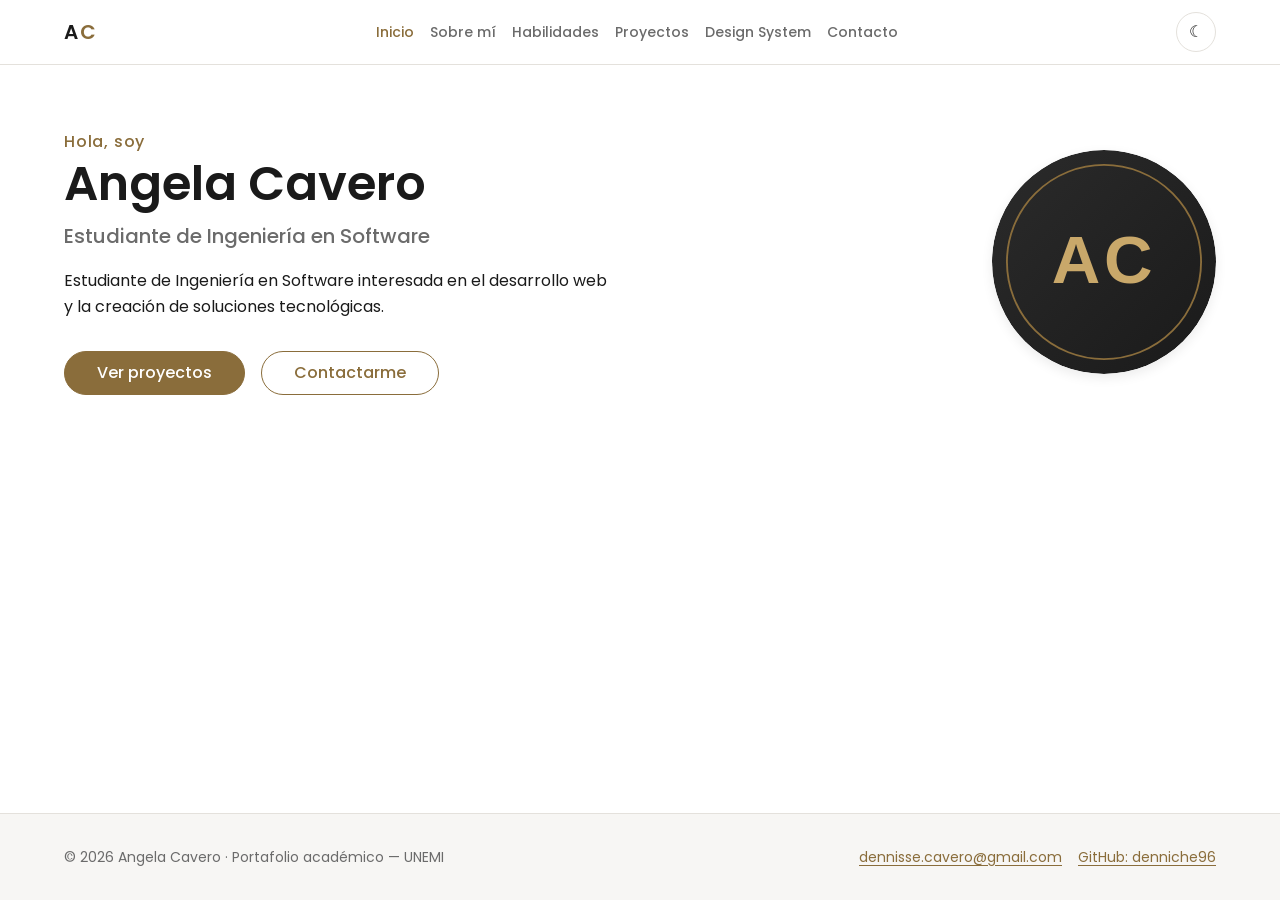
==== index.html @ 5c6528cf "Modo claro/oscuro con persistencia en localStorage Botón en la navbar que alterna el tema y lo recue" ====
<!DOCTYPE html>
<html lang="es">
<head>
  <meta charset="UTF-8">
  <meta name="viewport" content="width=device-width, initial-scale=1">
  <title>Angela Cavero | Portafolio de Ingeniería en Software</title>
  <meta name="description" content="Portafolio web de Angela Cavero, estudiante de Ingeniería en Software en la UNEMI, interesada en el desarrollo web y la creación de soluciones tecnológicas.">
  <meta name="author" content="Angela Cavero">

  <!-- Open Graph -->
  <meta property="og:type" content="website">
  <meta property="og:title" content="Angela Cavero | Portafolio de Ingeniería en Software">
  <meta property="og:description" content="Proyectos, habilidades y contacto de Angela Cavero, estudiante de Ingeniería en Software.">
  <meta property="og:image" content="img/avatar.svg">
  <meta property="og:locale" content="es_EC">

  <link rel="icon" href="img/favicon.svg" type="image/svg+xml">

  <link rel="preconnect" href="https://fonts.googleapis.com">
  <link rel="preconnect" href="https://fonts.gstatic.com" crossorigin>
  <link rel="stylesheet" href="https://fonts.googleapis.com/css2?family=Poppins:wght@400;500;600&display=swap">

  <link rel="stylesheet" href="css/variables.css">
  <link rel="stylesheet" href="css/style.css">
  <script src="js/theme-init.js"></script>
  <script src="js/main.js" defer></script>
</head>
<body>
  <a class="skip-link" href="#contenido">Saltar al contenido principal</a>

  <header class="site-header">
    <nav class="navbar container" aria-label="Navegación principal">
      <a class="navbar__logo" href="index.html" aria-label="Angela Cavero, ir al inicio">A<span>C</span></a>

      <ul class="navbar__menu" id="menu-principal">
        <li><a class="navbar__link" href="index.html" aria-current="page">Inicio</a></li>
        <li><a class="navbar__link" href="sobre-mi.html">Sobre mí</a></li>
        <li><a class="navbar__link" href="skills.html">Habilidades</a></li>
        <li><a class="navbar__link" href="proyectos.html">Proyectos</a></li>
        <li><a class="navbar__link" href="design-system.html">Design System</a></li>
        <li><a class="navbar__link" href="contacto.html">Contacto</a></li>
      </ul>

      <div class="navbar__actions">
        <button class="icon-button theme-toggle" type="button" aria-label="Modo oscuro" aria-pressed="false" title="Cambiar entre modo claro y oscuro">☾</button>
        <button class="icon-button navbar__toggle" type="button" aria-label="Abrir menú" aria-expanded="false" aria-controls="menu-principal">☰</button>
      </div>
    </nav>
  </header>

  <main id="contenido">
    <section class="hero container" aria-labelledby="hero-titulo">
      <div class="hero__content">
        <p class="hero__eyebrow">Hola, soy</p>
        <h1 id="hero-titulo">Angela Cavero</h1>
        <p class="hero__title">Estudiante de Ingeniería en Software</p>
        <p class="hero__description">
          Estudiante de Ingeniería en Software interesada en el desarrollo web
          y la creación de soluciones tecnológicas.
        </p>
        <div class="hero__actions">
          <a class="btn btn--primary" href="proyectos.html">Ver proyectos</a>
          <a class="btn btn--secondary" href="contacto.html">Contactarme</a>
        </div>
      </div>

      <figure class="hero__figure">
        <img class="avatar" src="img/avatar.svg" alt="Avatar profesional con las iniciales AC de Angela Cavero" width="240" height="240">
      </figure>
    </section>
  </main>

  <footer class="site-footer">
    <div class="container site-footer__inner">
      <p>&copy; 2026 Angela Cavero · Portafolio académico — UNEMI</p>
      <ul class="site-footer__links">
        <li><a href="mailto:dennisse.cavero@gmail.com">dennisse.cavero@gmail.com</a></li>
        <li><a href="https://github.com/denniche96" target="_blank" rel="noopener noreferrer">GitHub: denniche96</a></li>
      </ul>
    </div>
  </footer>
</body>
</html>
---- css/variables.css ----
/* ==========================================================================
   variables.css — Sistema visual del portafolio (Design Tokens)
   Todo color, tipografía, espaciado, borde y sombra del sitio sale de aquí.
   ========================================================================== */

:root {
  /* Colores */
  --color-primary: #8a6d3b;        /* dorado envejecido - acento */
  --color-primary-hover: #735a2f;
  --color-secondary: #2b2b2b;      /* gris carbón */
  --color-background: #ffffff;
  --color-surface: #f7f6f4;
  --color-border: #e4e1dc;
  --color-text: #1a1a1a;
  --color-text-muted: #6b6b6b;
  --color-on-primary: #ffffff;
  --color-success: #2e7d32;
  --color-error: #c62828;

  /* Tipografía */
  --font-primary: 'Poppins', 'Segoe UI', Arial, sans-serif;
  --font-size-xs: 0.75rem;
  --font-size-sm: 0.875rem;
  --font-size-base: 1rem;
  --font-size-lg: 1.25rem;
  --font-size-h3: 1.375rem;
  --font-size-h2: clamp(1.5rem, 1.2rem + 1.5vw, 2rem);
  --font-size-h1: clamp(2rem, 1.5rem + 2.5vw, 3rem);
  --font-weight-regular: 400;
  --font-weight-medium: 500;
  --font-weight-bold: 600;
  --line-height-base: 1.6;
  --line-height-heading: 1.2;

  /* Espaciado */
  --space-xs: 0.25rem;
  --space-sm: 0.5rem;
  --space-md: 1rem;
  --space-lg: 2rem;
  --space-xl: 4rem;

  /* Bordes y radios */
  --border-width: 1px;
  --radius-sm: 0.5rem;
  --radius-md: 1rem;
  --radius-full: 999px;

  /* Sombras */
  --shadow-card: 0 4px 12px rgb(0 0 0 / 0.08);
  --shadow-card-hover: 0 8px 20px rgb(0 0 0 / 0.12);

  /* Tamaños relevantes */
  --container-max: 72rem;
  --header-height: 4rem;
  --avatar-size: clamp(8rem, 6rem + 10vw, 14rem);

  /* Foco de campos de formulario */
  --focus-ring: 0 0 0 3px rgb(138 109 59 / 0.25);

  /* Transiciones */
  --transition-base: 0.2s ease;

  /* Controles nativos (scroll, autocompletado) acordes al tema */
  color-scheme: light;
}

/* Modo oscuro: mismas variables, otros valores (se activa desde main.js) */
[data-theme="dark"] {
  --color-primary: #c9a86a;
  --color-primary-hover: #d8bb85;
  --color-secondary: #e6e6e6;
  --color-background: #121212;
  --color-surface: #1e1e1e;
  --color-border: #333333;
  --color-text: #f0f0f0;
  --color-text-muted: #a3a3a3;
  --color-on-primary: #121212;
  --color-success: #66bb6a;
  --color-error: #ef5350;

  --shadow-card: 0 4px 12px rgb(0 0 0 / 0.4);
  --shadow-card-hover: 0 8px 20px rgb(0 0 0 / 0.5);
  --focus-ring: 0 0 0 3px rgb(201 168 106 / 0.3);

  color-scheme: dark;
}
---- css/style.css ----
/* ==========================================================================
   style.css — Estilos base y componentes del portafolio
   Depende de variables.css (cargar antes).
   ========================================================================== */

/* ---------- Reset básico ---------- */
*,
*::before,
*::after {
  box-sizing: border-box;
}

* {
  margin: 0;
}

html {
  scroll-behavior: smooth;
}

body {
  min-height: 100vh;
  display: flex;
  flex-direction: column;
  font-family: var(--font-primary);
  font-size: var(--font-size-base);
  line-height: var(--line-height-base);
  color: var(--color-text);
  background-color: var(--color-background);
  transition: background-color var(--transition-base), color var(--transition-base);
}

img,
svg {
  display: block;
  max-width: 100%;
  height: auto;
}

input,
textarea,
button {
  font: inherit;
}

ul[role="list"] {
  list-style: none;
  padding: 0;
}

/* Asegura que el atributo hidden gane sobre cualquier display (filtro de proyectos) */
[hidden] {
  display: none !important;
}

/* ---------- Tipografía ---------- */
h1,
h2,
h3 {
  line-height: var(--line-height-heading);
  font-weight: var(--font-weight-bold);
  color: var(--color-text);
}

h1 { font-size: var(--font-size-h1); }
h2 { font-size: var(--font-size-h2); }
h3 { font-size: var(--font-size-h3); }

a {
  color: var(--color-primary);
  text-underline-offset: 0.2em;
  transition: color var(--transition-base);
}

a:hover {
  color: var(--color-primary-hover);
}

:focus-visible {
  outline: 2px solid var(--color-primary);
  outline-offset: 2px;
}

.text-muted {
  color: var(--color-text-muted);
}

/* ---------- Layout ---------- */
.container {
  width: min(100% - 2 * var(--space-md), var(--container-max));
  margin-inline: auto;
}

main {
  flex: 1;
}

.section {
  padding-block: var(--space-xl);
}

.section--surface {
  background-color: var(--color-surface);
}

.page-header {
  padding-block: var(--space-xl) var(--space-lg);
}

.page-header p {
  margin-top: var(--space-sm);
  max-width: 60ch;
}

/* Oculto visualmente pero legible por lectores de pantalla */
.visually-hidden {
  position: absolute;
  width: 1px;
  height: 1px;
  overflow: hidden;
  clip-path: inset(50%);
  white-space: nowrap;
}

/* Enlace para saltar al contenido (accesibilidad) */
.skip-link {
  position: absolute;
  top: -100%;
  left: var(--space-md);
  padding: var(--space-sm) var(--space-md);
  background-color: var(--color-primary);
  color: var(--color-on-primary);
  border-radius: var(--radius-sm);
  z-index: 100;
}

.skip-link:focus {
  top: var(--space-sm);
}

/* ---------- Componente: Navbar ---------- */
.site-header {
  position: sticky;
  top: 0;
  z-index: 50;
  background-color: var(--color-background);
  border-bottom: var(--border-width) solid var(--color-border);
}

.navbar {
  min-height: var(--header-height);
  display: flex;
  align-items: center;
  justify-content: space-between;
  gap: var(--space-md);
}

.navbar__logo {
  font-size: var(--font-size-lg);
  font-weight: var(--font-weight-bold);
  letter-spacing: 0.1em;
  color: var(--color-text);
  text-decoration: none;
}

.navbar__logo span {
  color: var(--color-primary);
}

.navbar__menu {
  display: flex;
  flex-wrap: wrap;
  gap: var(--space-md);
  list-style: none;
  padding: 0;
}

.navbar__link {
  color: var(--color-text-muted);
  text-decoration: none;
  font-weight: var(--font-weight-medium);
  font-size: var(--font-size-sm);
}

.navbar__link:hover,
.navbar__link[aria-current="page"] {
  color: var(--color-primary);
}

.navbar__actions {
  display: flex;
  align-items: center;
  gap: var(--space-sm);
}

.icon-button {
  display: inline-grid;
  place-items: center;
  width: 2.5rem;
  height: 2.5rem;
  border: var(--border-width) solid var(--color-border);
  border-radius: var(--radius-full);
  background-color: transparent;
  color: var(--color-text);
  cursor: pointer;
  transition: border-color var(--transition-base), color var(--transition-base);
}

.icon-button:hover {
  border-color: var(--color-primary);
  color: var(--color-primary);
}

/* El botón ☰ solo se muestra en móvil (ver media query) */
.navbar__toggle {
  display: none;
}

/* ---------- Componente: Botones ---------- */
.btn {
  display: inline-flex;
  align-items: center;
  justify-content: center;
  gap: var(--space-sm);
  padding: var(--space-sm) var(--space-lg);
  border: var(--border-width) solid var(--color-primary);
  border-radius: var(--radius-full);
  font-weight: var(--font-weight-medium);
  text-decoration: none;
  cursor: pointer;
  transition: background-color var(--transition-base), color var(--transition-base);
}

.btn--primary {
  background-color: var(--color-primary);
  color: var(--color-on-primary);
}

.btn--primary:hover {
  background-color: var(--color-primary-hover);
  border-color: var(--color-primary-hover);
  color: var(--color-on-primary);
}

.btn--secondary {
  background-color: transparent;
  color: var(--color-primary);
}

.btn--secondary:hover {
  background-color: var(--color-primary);
  color: var(--color-on-primary);
}

/* ---------- Sección: Hero (Inicio) ---------- */
.hero {
  display: grid;
  grid-template-columns: 1fr auto;
  align-items: center;
  gap: var(--space-xl);
  padding-block: var(--space-xl);
}

.hero__eyebrow {
  color: var(--color-primary);
  font-weight: var(--font-weight-medium);
  letter-spacing: 0.05em;
}

.hero__title {
  margin-top: var(--space-sm);
  font-size: var(--font-size-lg);
  font-weight: var(--font-weight-medium);
  color: var(--color-text-muted);
}

.hero__description {
  margin-top: var(--space-md);
  max-width: 55ch;
}

.hero__actions {
  display: flex;
  flex-wrap: wrap;
  gap: var(--space-md);
  margin-top: var(--space-lg);
}

.avatar {
  width: var(--avatar-size);
  border-radius: var(--radius-full);
  box-shadow: var(--shadow-card);
}

/* ---------- Componente: Card (base reutilizable) ---------- */
.card {
  padding: var(--space-lg);
  background-color: var(--color-surface);
  border: var(--border-width) solid var(--color-border);
  border-radius: var(--radius-md);
  box-shadow: var(--shadow-card);
}

/* En secciones con fondo surface, la card usa el fondo principal */
.section--surface .card {
  background-color: var(--color-background);
}

/* ---------- Sección: Sobre mí ---------- */
.about {
  display: grid;
  grid-template-columns: 2fr 1fr;
  align-items: start;
  gap: var(--space-xl);
}

.about__text h2 {
  margin-bottom: var(--space-md);
}

.about__text p + p {
  margin-top: var(--space-md);
}

.facts h3 {
  margin-bottom: var(--space-md);
  font-size: var(--font-size-lg);
}

.facts__list {
  display: flex;
  flex-direction: column;
  gap: var(--space-md);
}

.facts__list dt {
  font-size: var(--font-size-xs);
  text-transform: uppercase;
  letter-spacing: 0.08em;
  color: var(--color-text-muted);
}

.facts__list dd {
  margin: 0;
  font-weight: var(--font-weight-medium);
  overflow-wrap: anywhere;
}

.education {
  max-width: 40rem;
  margin-top: var(--space-lg);
  border-left: 4px solid var(--color-primary);
}

.education__header {
  display: flex;
  flex-wrap: wrap;
  align-items: center;
  justify-content: space-between;
  gap: var(--space-sm);
  margin-bottom: var(--space-sm);
}

/* ---------- Componente: Llamado a la acción ---------- */
.cta {
  text-align: center;
}

.cta p {
  margin-top: var(--space-sm);
}

.cta__actions {
  display: flex;
  flex-wrap: wrap;
  justify-content: center;
  gap: var(--space-md);
  margin-top: var(--space-lg);
}

/* ---------- Componente: Badge ---------- */
.badge {
  display: inline-block;
  padding: var(--space-xs) var(--space-sm);
  border: var(--border-width) solid var(--color-primary);
  border-radius: var(--radius-full);
  font-size: var(--font-size-xs);
  font-weight: var(--font-weight-medium);
  line-height: 1.2;
  color: var(--color-primary);
  white-space: nowrap;
}

/* ---------- Componente: Grupo de skills (Habilidades) ---------- */
.skills-grid {
  display: grid;
  grid-template-columns: repeat(auto-fit, minmax(min(100%, 20rem), 1fr));
  gap: var(--space-lg);
}

.skill-group__title {
  padding-bottom: var(--space-sm);
  margin-bottom: var(--space-md);
  border-bottom: 2px solid var(--color-primary);
}

.skill-list {
  display: flex;
  flex-direction: column;
  gap: var(--space-md);
}

.skill {
  display: flex;
  align-items: flex-start;
  gap: var(--space-md);
}

.skill__icon {
  flex-shrink: 0;
  display: grid;
  place-items: center;
  width: 3rem;
  height: 3rem;
  border-radius: var(--radius-sm);
  background-color: var(--color-background);
  border: var(--border-width) solid var(--color-border);
  color: var(--color-primary);
  font-size: var(--font-size-xs);
  font-weight: var(--font-weight-bold);
  letter-spacing: 0.03em;
}

.skill__name {
  font-size: var(--font-size-base);
  font-weight: var(--font-weight-bold);
}

.skill__description {
  margin-block: var(--space-xs) var(--space-sm);
  font-size: var(--font-size-sm);
  color: var(--color-text-muted);
}

/* ---------- Componente: Tag de tecnología ---------- */
.tag-list {
  display: flex;
  flex-wrap: wrap;
  gap: var(--space-sm);
}

.tag {
  padding: var(--space-xs) var(--space-sm);
  border-radius: var(--radius-sm);
  background-color: var(--color-surface);
  border: var(--border-width) solid var(--color-border);
  font-size: var(--font-size-xs);
  font-weight: var(--font-weight-medium);
  color: var(--color-text);
}

/* ---------- Componente: Filtro de proyectos ---------- */
.filter {
  display: flex;
  flex-wrap: wrap;
  gap: var(--space-sm);
}

.filter__button {
  padding: var(--space-xs) var(--space-md);
  border: var(--border-width) solid var(--color-border);
  border-radius: var(--radius-full);
  background-color: transparent;
  color: var(--color-text-muted);
  font-size: var(--font-size-sm);
  font-weight: var(--font-weight-medium);
  cursor: pointer;
  transition: background-color var(--transition-base), color var(--transition-base), border-color var(--transition-base);
}

.filter__button:hover {
  border-color: var(--color-primary);
  color: var(--color-primary);
}

.filter__button.is-active {
  background-color: var(--color-primary);
  border-color: var(--color-primary);
  color: var(--color-on-primary);
}

.filter__status {
  margin-block: var(--space-md) var(--space-lg);
  font-size: var(--font-size-sm);
}

/* ---------- Componente: Card de proyecto ---------- */
.projects-grid {
  display: grid;
  grid-template-columns: repeat(auto-fill, minmax(min(100%, 20rem), 1fr));
  gap: var(--space-lg);
}

.project-card {
  display: flex;
  flex-direction: column;
  padding: 0;
  overflow: hidden;
  background-color: var(--color-background);
  transition: box-shadow var(--transition-base), transform var(--transition-base);
}

.project-card:hover {
  box-shadow: var(--shadow-card-hover);
  transform: translateY(-2px);
}

.project-card__media img {
  width: 100%;
  aspect-ratio: 16 / 9;
  object-fit: cover;
  border-bottom: var(--border-width) solid var(--color-border);
}

.project-card__body {
  flex: 1;
  display: flex;
  flex-direction: column;
  align-items: flex-start;
  gap: var(--space-sm);
  padding: var(--space-lg);
}

.project-card__body h3 {
  font-size: var(--font-size-lg);
}

.project-card__problem {
  font-size: var(--font-size-sm);
  color: var(--color-text-muted);
}

.project-card__problem strong {
  color: var(--color-text);
  font-weight: var(--font-weight-medium);
}

.project-card__body .tag-list {
  margin-top: var(--space-sm);
}

.project-card__footer {
  display: flex;
  flex-wrap: wrap;
  justify-content: space-between;
  gap: var(--space-sm);
  padding: var(--space-md) var(--space-lg);
  border-top: var(--border-width) solid var(--color-border);
  font-size: var(--font-size-xs);
  color: var(--color-text-muted);
}

/* ---------- Sección: Contacto ---------- */
.contact {
  display: grid;
  grid-template-columns: 2fr 1fr;
  align-items: start;
  gap: var(--space-xl);
}

.contact__note {
  margin-block: var(--space-xs) var(--space-md);
  font-size: var(--font-size-sm);
}

.contact__aside h2 {
  margin-bottom: var(--space-md);
  font-size: var(--font-size-lg);
}

.contact-links {
  display: flex;
  flex-direction: column;
  gap: var(--space-md);
}

.contact-links li {
  display: flex;
  flex-direction: column;
}

.contact-links a {
  overflow-wrap: anywhere;
}

.contact-links__label {
  font-size: var(--font-size-xs);
  text-transform: uppercase;
  letter-spacing: 0.08em;
  color: var(--color-text-muted);
}

/* ---------- Componente: Formulario (input / textarea) ---------- */
.form {
  display: flex;
  flex-direction: column;
  align-items: flex-start;
  gap: var(--space-md);
}

.form__field {
  display: flex;
  flex-direction: column;
  gap: var(--space-xs);
  width: 100%;
}

.form__label {
  font-weight: var(--font-weight-medium);
  font-size: var(--font-size-sm);
}

.form__input {
  width: 100%;
  padding: var(--space-sm) var(--space-md);
  border: var(--border-width) solid var(--color-border);
  border-radius: var(--radius-sm);
  background-color: var(--color-background);
  color: var(--color-text);
  transition: border-color var(--transition-base);
}

.form__input::placeholder {
  color: var(--color-text-muted);
}

.form__input:focus {
  outline: none;
  border-color: var(--color-primary);
  box-shadow: var(--focus-ring);
}

.form__input[aria-invalid="true"] {
  border-color: var(--color-error);
}

.form__textarea {
  min-height: 8rem;
  resize: vertical;
}

.form__error {
  min-height: 1.25em;
  font-size: var(--font-size-sm);
  color: var(--color-error);
}

.form__status {
  font-size: var(--font-size-sm);
  font-weight: var(--font-weight-medium);
}

.form__status--success {
  color: var(--color-success);
}

.form__status--error {
  color: var(--color-error);
}

/* ---------- Componente: Footer ---------- */
.site-footer {
  padding-block: var(--space-lg);
  background-color: var(--color-surface);
  border-top: var(--border-width) solid var(--color-border);
  font-size: var(--font-size-sm);
  color: var(--color-text-muted);
}

.site-footer__inner {
  display: flex;
  flex-wrap: wrap;
  align-items: center;
  justify-content: space-between;
  gap: var(--space-md);
}

.site-footer__links {
  display: flex;
  flex-wrap: wrap;
  gap: var(--space-md);
  list-style: none;
  padding: 0;
}

/* ---------- Responsive ---------- */
@media (max-width: 48rem) {
  .navbar__toggle {
    display: inline-grid;
  }

  /* Menú colapsado en móvil; main.js alterna la clase .is-open */
  .navbar__menu {
    display: none;
    position: absolute;
    top: 100%;
    left: 0;
    right: 0;
    flex-direction: column;
    padding: var(--space-md);
    background-color: var(--color-background);
    border-bottom: var(--border-width) solid var(--color-border);
  }

  .navbar__menu.is-open {
    display: flex;
  }

  .hero {
    grid-template-columns: 1fr;
    text-align: center;
  }

  .hero__figure {
    order: -1;
    justify-self: center;
  }

  .hero__description {
    margin-inline: auto;
  }

  .hero__actions {
    justify-content: center;
  }

  .about,
  .contact {
    grid-template-columns: 1fr;
    gap: var(--space-lg);
  }
}

/* Respeta a quienes prefieren menos movimiento */
@media (prefers-reduced-motion: reduce) {
  html {
    scroll-behavior: auto;
  }

  *,
  *::before,
  *::after {
    transition: none !important;
  }
}
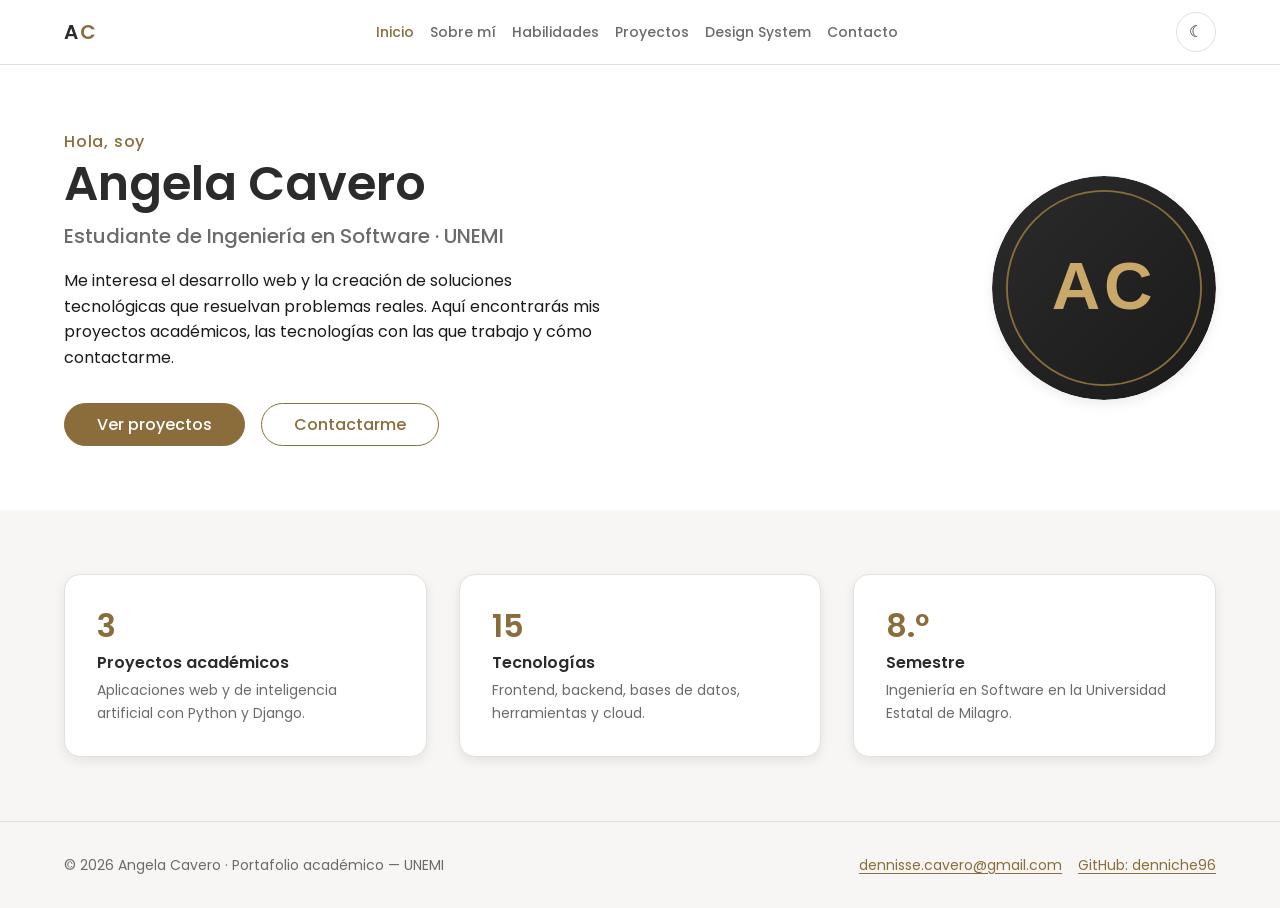
==== commit 0d871376: "Mejora la presentación de Inicio Elimina la repetición de 'Estudiante de Ingeniería en Software', am" ====
--- a/index.html
+++ b/index.html
@@ -53,10 +53,11 @@
       <div class="hero__content">
         <p class="hero__eyebrow">Hola, soy</p>
         <h1 id="hero-titulo">Angela Cavero</h1>
-        <p class="hero__title">Estudiante de Ingeniería en Software</p>
+        <p class="hero__title">Estudiante de Ingeniería en Software · UNEMI</p>
         <p class="hero__description">
-          Estudiante de Ingeniería en Software interesada en el desarrollo web
-          y la creación de soluciones tecnológicas.
+          Me interesa el desarrollo web y la creación de soluciones tecnológicas
+          que resuelvan problemas reales. Aquí encontrarás mis proyectos
+          académicos, las tecnologías con las que trabajo y cómo contactarme.
         </p>
         <div class="hero__actions">
           <a class="btn btn--primary" href="proyectos.html">Ver proyectos</a>
@@ -67,6 +68,35 @@
       <figure class="hero__figure">
         <img class="avatar" src="img/avatar.svg" alt="Avatar profesional con las iniciales AC de Angela Cavero" width="240" height="240">
       </figure>
+    </section>
+
+    <section class="section section--surface" aria-labelledby="resumen-titulo">
+      <div class="container">
+        <h2 id="resumen-titulo" class="visually-hidden">Resumen del portafolio</h2>
+        <ul class="highlights" role="list">
+          <li>
+            <a class="card highlight" href="proyectos.html">
+              <span class="highlight__value">3</span>
+              <span class="highlight__label">Proyectos académicos</span>
+              <span class="highlight__text">Aplicaciones web y de inteligencia artificial con Python y Django.</span>
+            </a>
+          </li>
+          <li>
+            <a class="card highlight" href="skills.html">
+              <span class="highlight__value">15</span>
+              <span class="highlight__label">Tecnologías</span>
+              <span class="highlight__text">Frontend, backend, bases de datos, herramientas y cloud.</span>
+            </a>
+          </li>
+          <li>
+            <a class="card highlight" href="sobre-mi.html">
+              <span class="highlight__value">8.º</span>
+              <span class="highlight__label">Semestre</span>
+              <span class="highlight__text">Ingeniería en Software en la Universidad Estatal de Milagro.</span>
+            </a>
+          </li>
+        </ul>
+      </div>
     </section>
   </main>
 
--- a/css/variables.css
+++ b/css/variables.css
@@ -19,6 +19,7 @@
 
   /* Tipografía */
   --font-primary: 'Poppins', 'Segoe UI', Arial, sans-serif;
+  --font-mono: Consolas, 'Courier New', monospace;
   --font-size-xs: 0.75rem;
   --font-size-sm: 0.875rem;
   --font-size-base: 1rem;
--- a/css/style.css
+++ b/css/style.css
@@ -54,17 +54,30 @@
 }
 
 /* ---------- Tipografía ---------- */
+/* Las clases .text-h* permiten mostrar el estilo de un encabezado sin
+   romper la jerarquía (se usan en el Design System) */
 h1,
 h2,
-h3 {
+h3,
+.text-h1,
+.text-h2,
+.text-h3 {
   line-height: var(--line-height-heading);
   font-weight: var(--font-weight-bold);
-  color: var(--color-text);
-}
-
-h1 { font-size: var(--font-size-h1); }
-h2 { font-size: var(--font-size-h2); }
-h3 { font-size: var(--font-size-h3); }
+  color: var(--color-secondary);
+}
+
+h1, .text-h1 { font-size: var(--font-size-h1); }
+h2, .text-h2 { font-size: var(--font-size-h2); }
+h3, .text-h3 { font-size: var(--font-size-h3); }
+
+code {
+  padding: 0.1em 0.35em;
+  border-radius: var(--radius-sm);
+  background-color: var(--color-surface);
+  font-family: var(--font-mono);
+  font-size: 0.85em;
+}
 
 a {
   color: var(--color-primary);
@@ -159,7 +172,7 @@
   font-size: var(--font-size-lg);
   font-weight: var(--font-weight-bold);
   letter-spacing: 0.1em;
-  color: var(--color-text);
+  color: var(--color-secondary);
   text-decoration: none;
 }
 
@@ -292,6 +305,46 @@
   box-shadow: var(--shadow-card);
 }
 
+/* ---------- Componente: Card de resumen (Inicio) ---------- */
+.highlights {
+  display: grid;
+  grid-template-columns: repeat(auto-fit, minmax(min(100%, 14rem), 1fr));
+  gap: var(--space-lg);
+}
+
+.highlight {
+  display: flex;
+  flex-direction: column;
+  gap: var(--space-xs);
+  height: 100%;
+  color: var(--color-text);
+  text-decoration: none;
+  transition: box-shadow var(--transition-base), transform var(--transition-base);
+}
+
+.highlight:hover {
+  color: var(--color-text);
+  box-shadow: var(--shadow-card-hover);
+  transform: translateY(-2px);
+}
+
+.highlight__value {
+  font-size: var(--font-size-h2);
+  font-weight: var(--font-weight-bold);
+  line-height: var(--line-height-heading);
+  color: var(--color-primary);
+}
+
+.highlight__label {
+  font-weight: var(--font-weight-bold);
+  color: var(--color-secondary);
+}
+
+.highlight__text {
+  font-size: var(--font-size-sm);
+  color: var(--color-text-muted);
+}
+
 /* ---------- Componente: Card (base reutilizable) ---------- */
 .card {
   padding: var(--space-lg);
@@ -668,6 +721,198 @@
   color: var(--color-error);
 }
 
+/* ---------- Página: Design System ---------- */
+.ds-toc {
+  margin-top: var(--space-lg);
+}
+
+.ds-toc__list {
+  display: flex;
+  flex-wrap: wrap;
+  gap: var(--space-sm) var(--space-lg);
+}
+
+.ds-intro {
+  margin-block: var(--space-sm) var(--space-lg);
+  max-width: 65ch;
+}
+
+/* Colores */
+.ds-swatches {
+  display: grid;
+  grid-template-columns: repeat(auto-fill, minmax(min(100%, 12rem), 1fr));
+  gap: var(--space-lg);
+}
+
+.swatch figcaption {
+  display: flex;
+  flex-direction: column;
+  gap: var(--space-xs);
+  margin-top: var(--space-sm);
+  font-size: var(--font-size-sm);
+}
+
+.swatch figcaption code {
+  align-self: flex-start;
+}
+
+.swatch figcaption span {
+  color: var(--color-text-muted);
+  font-size: var(--font-size-xs);
+}
+
+.swatch__color {
+  height: 5rem;
+  border-radius: var(--radius-md);
+  border: var(--border-width) solid var(--color-border);
+}
+
+.swatch--primary       { background-color: var(--color-primary); }
+.swatch--primary-hover { background-color: var(--color-primary-hover); }
+.swatch--secondary     { background-color: var(--color-secondary); }
+.swatch--background    { background-color: var(--color-background); }
+.swatch--surface       { background-color: var(--color-surface); }
+.swatch--border        { background-color: var(--color-border); }
+.swatch--text          { background-color: var(--color-text); }
+.swatch--text-muted    { background-color: var(--color-text-muted); }
+.swatch--on-primary    { background-color: var(--color-on-primary); }
+.swatch--success       { background-color: var(--color-success); }
+.swatch--error         { background-color: var(--color-error); }
+
+/* Tipografía */
+.ds-type__row {
+  display: grid;
+  grid-template-columns: minmax(12rem, 1fr) 3fr;
+  align-items: baseline;
+  gap: var(--space-md);
+  padding-block: var(--space-md);
+  border-bottom: var(--border-width) solid var(--color-border);
+}
+
+.ds-type__row dt {
+  font-size: var(--font-size-xs);
+  color: var(--color-text-muted);
+}
+
+.ds-type__row dd {
+  margin: 0;
+  min-width: 0;
+}
+
+.ds-sample-sm {
+  font-size: var(--font-size-sm);
+}
+
+/* Espaciado */
+.ds-spacing {
+  display: flex;
+  flex-direction: column;
+  gap: var(--space-md);
+}
+
+.ds-spacing__row {
+  display: grid;
+  grid-template-columns: 7rem 8rem 1fr;
+  align-items: center;
+  gap: var(--space-md);
+  font-size: var(--font-size-sm);
+}
+
+.ds-spacing__row code {
+  justify-self: start;
+}
+
+.ds-spacing__bar {
+  height: 1rem;
+  border-radius: var(--radius-sm);
+  background-color: var(--color-primary);
+}
+
+.ds-spacing__bar--xs { width: var(--space-xs); }
+.ds-spacing__bar--sm { width: var(--space-sm); }
+.ds-spacing__bar--md { width: var(--space-md); }
+.ds-spacing__bar--lg { width: var(--space-lg); }
+.ds-spacing__bar--xl { width: var(--space-xl); }
+
+/* Bordes y sombras */
+.ds-shapes {
+  display: grid;
+  grid-template-columns: repeat(auto-fill, minmax(min(100%, 10rem), 1fr));
+  gap: var(--space-lg);
+}
+
+.ds-shape {
+  display: grid;
+  place-items: center;
+  min-height: 8rem;
+  padding: var(--space-md);
+  border: var(--border-width) solid var(--color-border);
+  background-color: var(--color-background);
+  text-align: center;
+  font-size: var(--font-size-xs);
+  color: var(--color-text-muted);
+}
+
+.ds-shape--radius-sm   { border-radius: var(--radius-sm); }
+.ds-shape--radius-md   { border-radius: var(--radius-md); }
+.ds-shape--radius-full { border-radius: var(--radius-full); }
+.ds-shape--shadow      { border-radius: var(--radius-md); box-shadow: var(--shadow-card); }
+.ds-shape--shadow-hover { border-radius: var(--radius-md); box-shadow: var(--shadow-card-hover); }
+
+/* Componentes */
+.ds-component + .ds-component {
+  margin-top: var(--space-xl);
+}
+
+.ds-component > p {
+  margin-block: var(--space-sm) var(--space-md);
+  font-size: var(--font-size-sm);
+}
+
+.ds-preview {
+  display: flex;
+  flex-wrap: wrap;
+  align-items: center;
+  gap: var(--space-md);
+  padding: var(--space-lg);
+  border: 2px dashed var(--color-border);
+  border-radius: var(--radius-md);
+  background-color: var(--color-background);
+}
+
+.ds-preview--block {
+  display: block;
+}
+
+.ds-preview--grid {
+  display: grid;
+  grid-template-columns: repeat(auto-fill, minmax(min(100%, 20rem), 1fr));
+  align-items: start;
+}
+
+.ds-preview--flush {
+  padding: 0;
+  overflow: hidden;
+}
+
+/* En la vista de ejemplo el menú se muestra siempre en línea */
+.ds-preview .navbar__menu {
+  display: flex;
+  position: static;
+  flex-direction: row;
+  padding: 0;
+  border: 0;
+  background-color: transparent;
+}
+
+.ds-footer-inner {
+  padding-inline: var(--space-lg);
+}
+
+.ds-avatar-sm {
+  width: 6rem;
+}
+
 /* ---------- Componente: Footer ---------- */
 .site-footer {
   padding-block: var(--space-lg);
@@ -739,6 +984,23 @@
     grid-template-columns: 1fr;
     gap: var(--space-lg);
   }
+
+  .ds-type__row {
+    grid-template-columns: 1fr;
+    gap: var(--space-xs);
+  }
+
+  .ds-spacing__row {
+    grid-template-columns: 6rem 1fr;
+  }
+
+  .ds-spacing__bar {
+    grid-column: 1 / -1;
+  }
+
+  .ds-preview {
+    padding: var(--space-md);
+  }
 }
 
 /* Respeta a quienes prefieren menos movimiento */
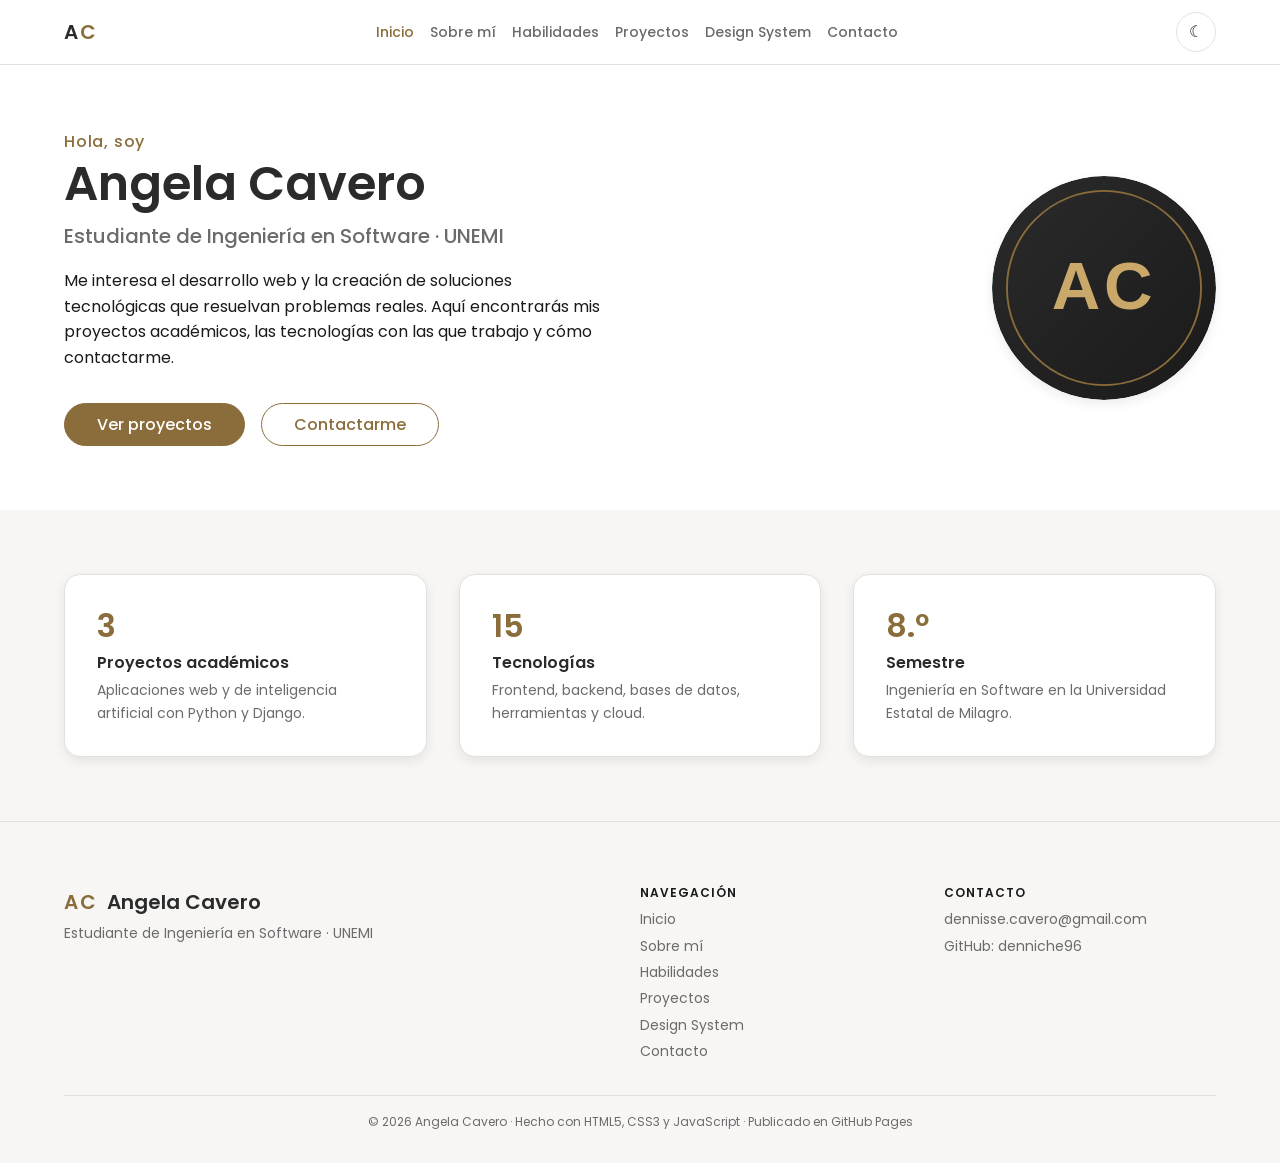
==== commit 13bec5e6: "Footer en tres columnas Marca, navegación y contacto, con una línea inferior que indica las tecnolog" ====
--- a/index.html
+++ b/index.html
@@ -101,12 +101,35 @@
   </main>
 
   <footer class="site-footer">
-    <div class="container site-footer__inner">
-      <p>&copy; 2026 Angela Cavero · Portafolio académico — UNEMI</p>
-      <ul class="site-footer__links">
-        <li><a href="mailto:dennisse.cavero@gmail.com">dennisse.cavero@gmail.com</a></li>
-        <li><a href="https://github.com/denniche96" target="_blank" rel="noopener noreferrer">GitHub: denniche96</a></li>
-      </ul>
+    <div class="container site-footer__grid">
+      <div class="site-footer__brand">
+        <p class="site-footer__logo"><span aria-hidden="true">AC</span> Angela Cavero</p>
+        <p>Estudiante de Ingeniería en Software · UNEMI</p>
+      </div>
+
+      <nav aria-labelledby="footer-nav-titulo">
+        <h2 id="footer-nav-titulo" class="site-footer__title">Navegación</h2>
+        <ul class="site-footer__list site-footer__list--nav" role="list">
+          <li><a href="index.html">Inicio</a></li>
+          <li><a href="sobre-mi.html">Sobre mí</a></li>
+          <li><a href="skills.html">Habilidades</a></li>
+          <li><a href="proyectos.html">Proyectos</a></li>
+          <li><a href="design-system.html">Design System</a></li>
+          <li><a href="contacto.html">Contacto</a></li>
+        </ul>
+      </nav>
+
+      <div>
+        <h2 class="site-footer__title">Contacto</h2>
+        <ul class="site-footer__list" role="list">
+          <li><a href="mailto:dennisse.cavero@gmail.com">dennisse.cavero@gmail.com</a></li>
+          <li><a href="https://github.com/denniche96" target="_blank" rel="noopener noreferrer">GitHub: denniche96</a></li>
+        </ul>
+      </div>
+    </div>
+
+    <div class="container site-footer__bottom">
+      <p>&copy; 2026 Angela Cavero · Hecho con HTML5, CSS3 y JavaScript · Publicado en GitHub Pages</p>
     </div>
   </footer>
 </body>
--- a/css/style.css
+++ b/css/style.css
@@ -905,37 +905,68 @@
   background-color: transparent;
 }
 
-.ds-footer-inner {
-  padding-inline: var(--space-lg);
-}
-
 .ds-avatar-sm {
   width: 6rem;
 }
 
 /* ---------- Componente: Footer ---------- */
 .site-footer {
-  padding-block: var(--space-lg);
+  padding-block: var(--space-xl) var(--space-lg);
   background-color: var(--color-surface);
   border-top: var(--border-width) solid var(--color-border);
   font-size: var(--font-size-sm);
   color: var(--color-text-muted);
 }
 
-.site-footer__inner {
-  display: flex;
-  flex-wrap: wrap;
-  align-items: center;
-  justify-content: space-between;
-  gap: var(--space-md);
-}
-
-.site-footer__links {
-  display: flex;
-  flex-wrap: wrap;
-  gap: var(--space-md);
-  list-style: none;
-  padding: 0;
+.site-footer__grid {
+  display: grid;
+  grid-template-columns: 2fr 1fr 1fr;
+  gap: var(--space-lg);
+}
+
+.site-footer__logo {
+  margin-bottom: var(--space-xs);
+  font-size: var(--font-size-lg);
+  font-weight: var(--font-weight-bold);
+  color: var(--color-secondary);
+}
+
+.site-footer__logo span {
+  margin-right: var(--space-xs);
+  letter-spacing: 0.1em;
+  color: var(--color-primary);
+}
+
+.site-footer__title {
+  margin-bottom: var(--space-sm);
+  font-size: var(--font-size-xs);
+  text-transform: uppercase;
+  letter-spacing: 0.08em;
+  color: var(--color-text);
+}
+
+.site-footer__list {
+  display: flex;
+  flex-direction: column;
+  gap: var(--space-xs);
+}
+
+.site-footer__list a {
+  color: var(--color-text-muted);
+  text-decoration: none;
+  overflow-wrap: anywhere;
+}
+
+.site-footer__list a:hover {
+  color: var(--color-primary);
+}
+
+.site-footer__bottom {
+  margin-top: var(--space-lg);
+  padding-top: var(--space-md);
+  border-top: var(--border-width) solid var(--color-border);
+  text-align: center;
+  font-size: var(--font-size-xs);
 }
 
 /* ---------- Responsive ---------- */
@@ -1001,6 +1032,15 @@
   .ds-preview {
     padding: var(--space-md);
   }
+
+  .site-footer__grid {
+    grid-template-columns: 1fr;
+  }
+
+  .site-footer__list--nav {
+    display: grid;
+    grid-template-columns: repeat(2, 1fr);
+  }
 }
 
 /* Respeta a quienes prefieren menos movimiento */
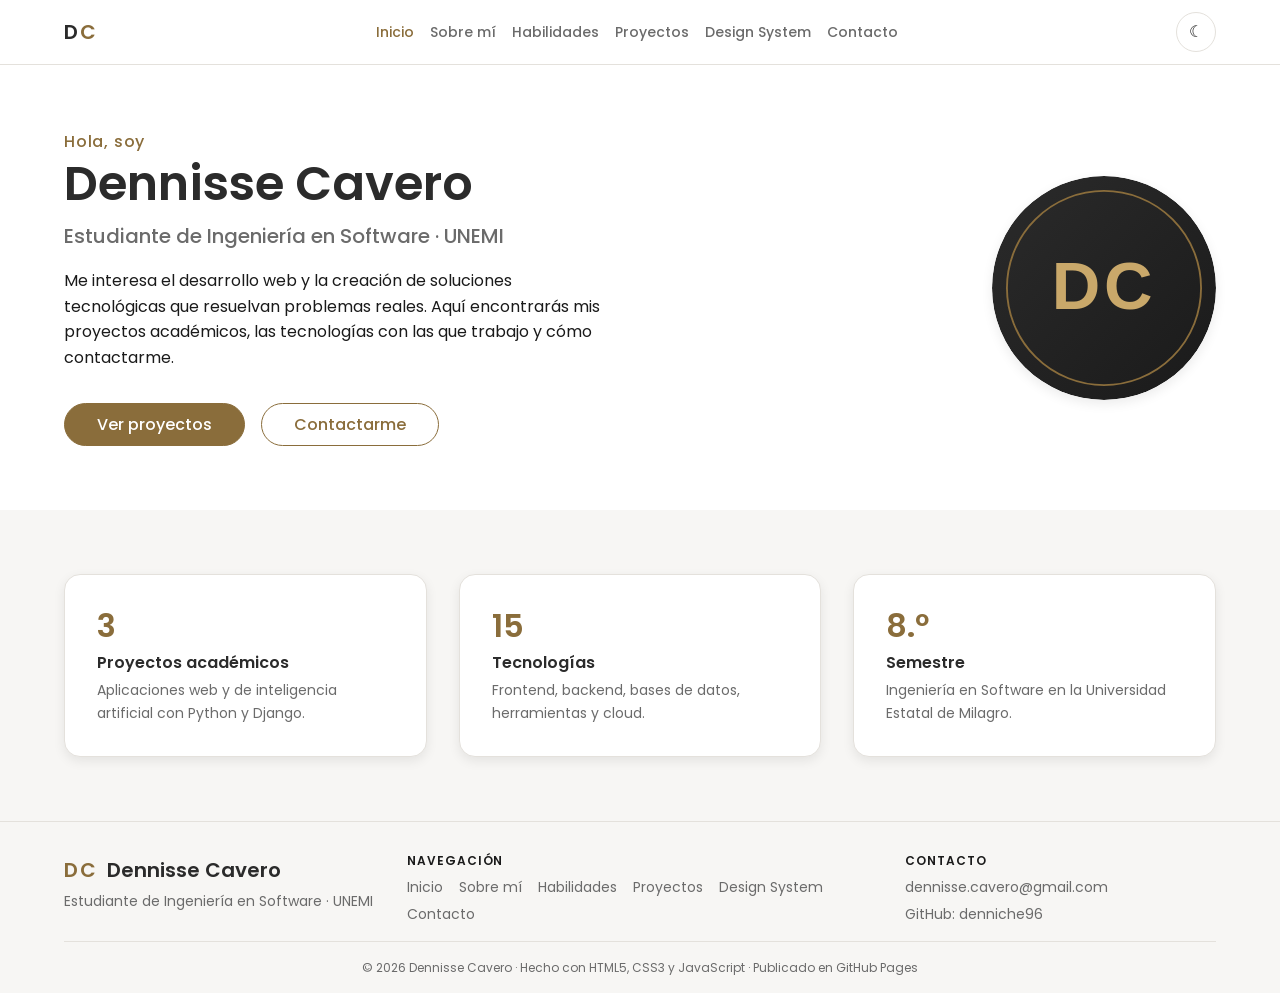
==== commit 7380b0d1: "Usa Dennisse Cavero como nombre para mostrar Cambia el nombre visible en todas las páginas, SEO y fo" ====
--- a/index.html
+++ b/index.html
@@ -3,14 +3,14 @@
 <head>
   <meta charset="UTF-8">
   <meta name="viewport" content="width=device-width, initial-scale=1">
-  <title>Angela Cavero | Portafolio de Ingeniería en Software</title>
-  <meta name="description" content="Portafolio web de Angela Cavero, estudiante de Ingeniería en Software en la UNEMI, interesada en el desarrollo web y la creación de soluciones tecnológicas.">
-  <meta name="author" content="Angela Cavero">
+  <title>Dennisse Cavero | Portafolio de Ingeniería en Software</title>
+  <meta name="description" content="Portafolio web de Dennisse Cavero, estudiante de Ingeniería en Software en la UNEMI, interesada en el desarrollo web y la creación de soluciones tecnológicas.">
+  <meta name="author" content="Dennisse Cavero">
 
   <!-- Open Graph -->
   <meta property="og:type" content="website">
-  <meta property="og:title" content="Angela Cavero | Portafolio de Ingeniería en Software">
-  <meta property="og:description" content="Proyectos, habilidades y contacto de Angela Cavero, estudiante de Ingeniería en Software.">
+  <meta property="og:title" content="Dennisse Cavero | Portafolio de Ingeniería en Software">
+  <meta property="og:description" content="Proyectos, habilidades y contacto de Dennisse Cavero, estudiante de Ingeniería en Software.">
   <meta property="og:image" content="img/avatar.svg">
   <meta property="og:locale" content="es_EC">
 
@@ -30,7 +30,7 @@
 
   <header class="site-header">
     <nav class="navbar container" aria-label="Navegación principal">
-      <a class="navbar__logo" href="index.html" aria-label="Angela Cavero, ir al inicio">A<span>C</span></a>
+      <a class="navbar__logo" href="index.html" aria-label="Dennisse Cavero, ir al inicio">D<span>C</span></a>
 
       <ul class="navbar__menu" id="menu-principal">
         <li><a class="navbar__link" href="index.html" aria-current="page">Inicio</a></li>
@@ -52,7 +52,7 @@
     <section class="hero container" aria-labelledby="hero-titulo">
       <div class="hero__content">
         <p class="hero__eyebrow">Hola, soy</p>
-        <h1 id="hero-titulo">Angela Cavero</h1>
+        <h1 id="hero-titulo">Dennisse Cavero</h1>
         <p class="hero__title">Estudiante de Ingeniería en Software · UNEMI</p>
         <p class="hero__description">
           Me interesa el desarrollo web y la creación de soluciones tecnológicas
@@ -66,7 +66,7 @@
       </div>
 
       <figure class="hero__figure">
-        <img class="avatar" src="img/avatar.svg" alt="Avatar profesional con las iniciales AC de Angela Cavero" width="240" height="240">
+        <img class="avatar" src="img/avatar.svg" alt="Avatar profesional con las iniciales DC de Dennisse Cavero" width="240" height="240">
       </figure>
     </section>
 
@@ -103,7 +103,7 @@
   <footer class="site-footer">
     <div class="container site-footer__grid">
       <div class="site-footer__brand">
-        <p class="site-footer__logo"><span aria-hidden="true">AC</span> Angela Cavero</p>
+        <p class="site-footer__logo"><span aria-hidden="true">DC</span> Dennisse Cavero</p>
         <p>Estudiante de Ingeniería en Software · UNEMI</p>
       </div>
 
@@ -129,7 +129,7 @@
     </div>
 
     <div class="container site-footer__bottom">
-      <p>&copy; 2026 Angela Cavero · Hecho con HTML5, CSS3 y JavaScript · Publicado en GitHub Pages</p>
+      <p>&copy; 2026 Dennisse Cavero · Hecho con HTML5, CSS3 y JavaScript · Publicado en GitHub Pages</p>
     </div>
   </footer>
 </body>
--- a/css/style.css
+++ b/css/style.css
@@ -911,7 +911,7 @@
 
 /* ---------- Componente: Footer ---------- */
 .site-footer {
-  padding-block: var(--space-xl) var(--space-lg);
+  padding-block: var(--space-lg) var(--space-md);
   background-color: var(--color-surface);
   border-top: var(--border-width) solid var(--color-border);
   font-size: var(--font-size-sm);
@@ -920,7 +920,7 @@
 
 .site-footer__grid {
   display: grid;
-  grid-template-columns: 2fr 1fr 1fr;
+  grid-template-columns: 1fr 1.5fr 1fr;
   gap: var(--space-lg);
 }
 
@@ -951,6 +951,13 @@
   gap: var(--space-xs);
 }
 
+/* La navegación va en línea para que el footer sea más bajo */
+.site-footer__list--nav {
+  flex-direction: row;
+  flex-wrap: wrap;
+  column-gap: var(--space-md);
+}
+
 .site-footer__list a {
   color: var(--color-text-muted);
   text-decoration: none;
@@ -962,7 +969,7 @@
 }
 
 .site-footer__bottom {
-  margin-top: var(--space-lg);
+  margin-top: var(--space-md);
   padding-top: var(--space-md);
   border-top: var(--border-width) solid var(--color-border);
   text-align: center;
@@ -1036,11 +1043,6 @@
   .site-footer__grid {
     grid-template-columns: 1fr;
   }
-
-  .site-footer__list--nav {
-    display: grid;
-    grid-template-columns: repeat(2, 1fr);
-  }
 }
 
 /* Respeta a quienes prefieren menos movimiento */
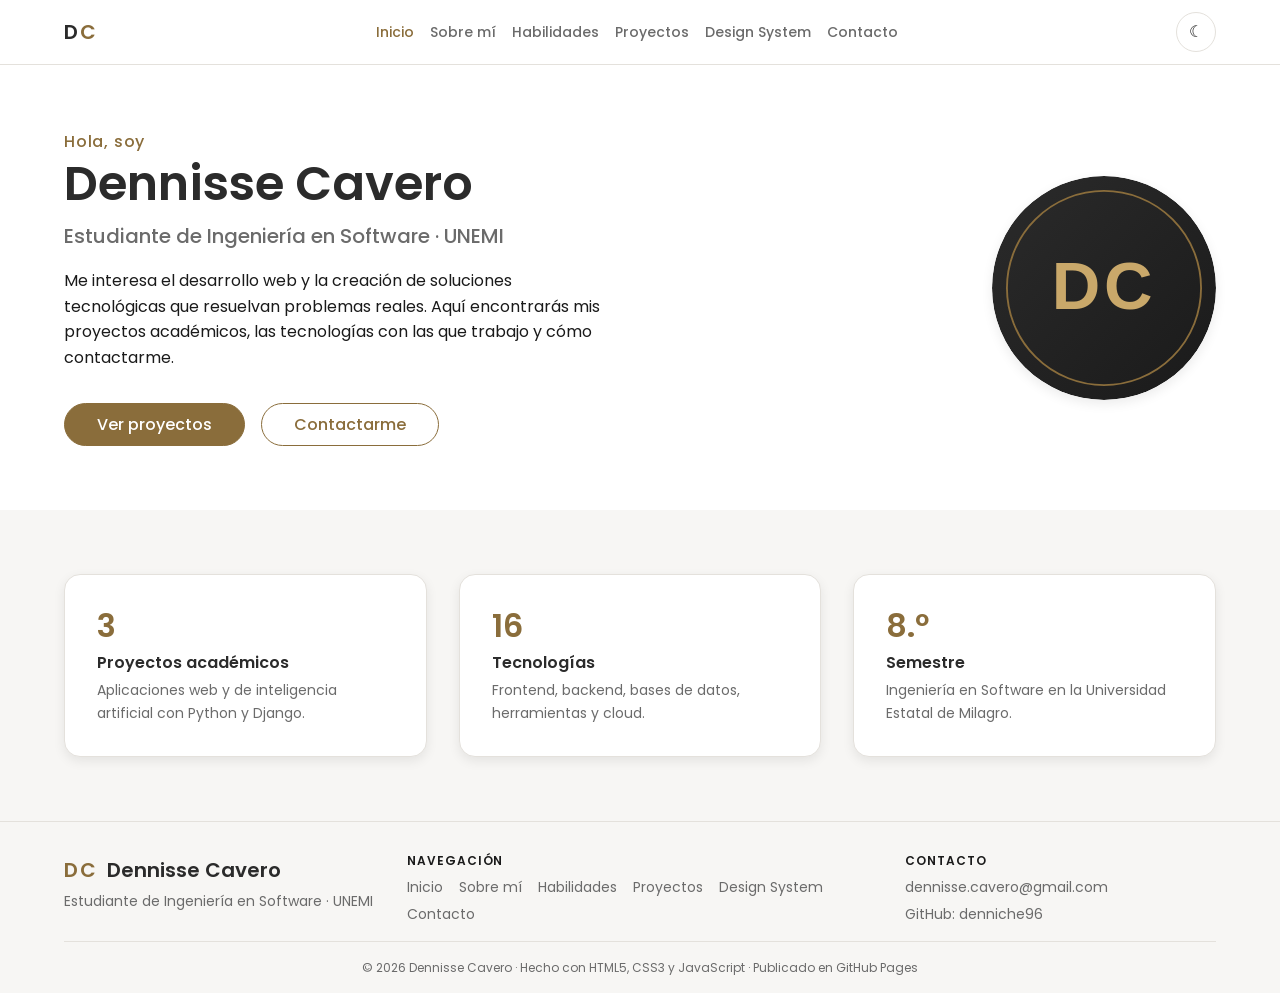
==== commit 614fad37: "Agrega React a habilidades Nueva skill en Frontend y contador de tecnologías de Inicio actualizado a" ====
--- a/index.html
+++ b/index.html
@@ -83,7 +83,7 @@
           </li>
           <li>
             <a class="card highlight" href="skills.html">
-              <span class="highlight__value">15</span>
+              <span class="highlight__value">16</span>
               <span class="highlight__label">Tecnologías</span>
               <span class="highlight__text">Frontend, backend, bases de datos, herramientas y cloud.</span>
             </a>
--- a/css/style.css
+++ b/css/style.css
@@ -588,12 +588,14 @@
   font-size: var(--font-size-lg);
 }
 
-.project-card__problem {
-  font-size: var(--font-size-sm);
-  color: var(--color-text-muted);
-}
-
-.project-card__problem strong {
+.project-card__problem,
+.project-card__role {
+  font-size: var(--font-size-sm);
+  color: var(--color-text-muted);
+}
+
+.project-card__problem strong,
+.project-card__role strong {
   color: var(--color-text);
   font-weight: var(--font-weight-medium);
 }
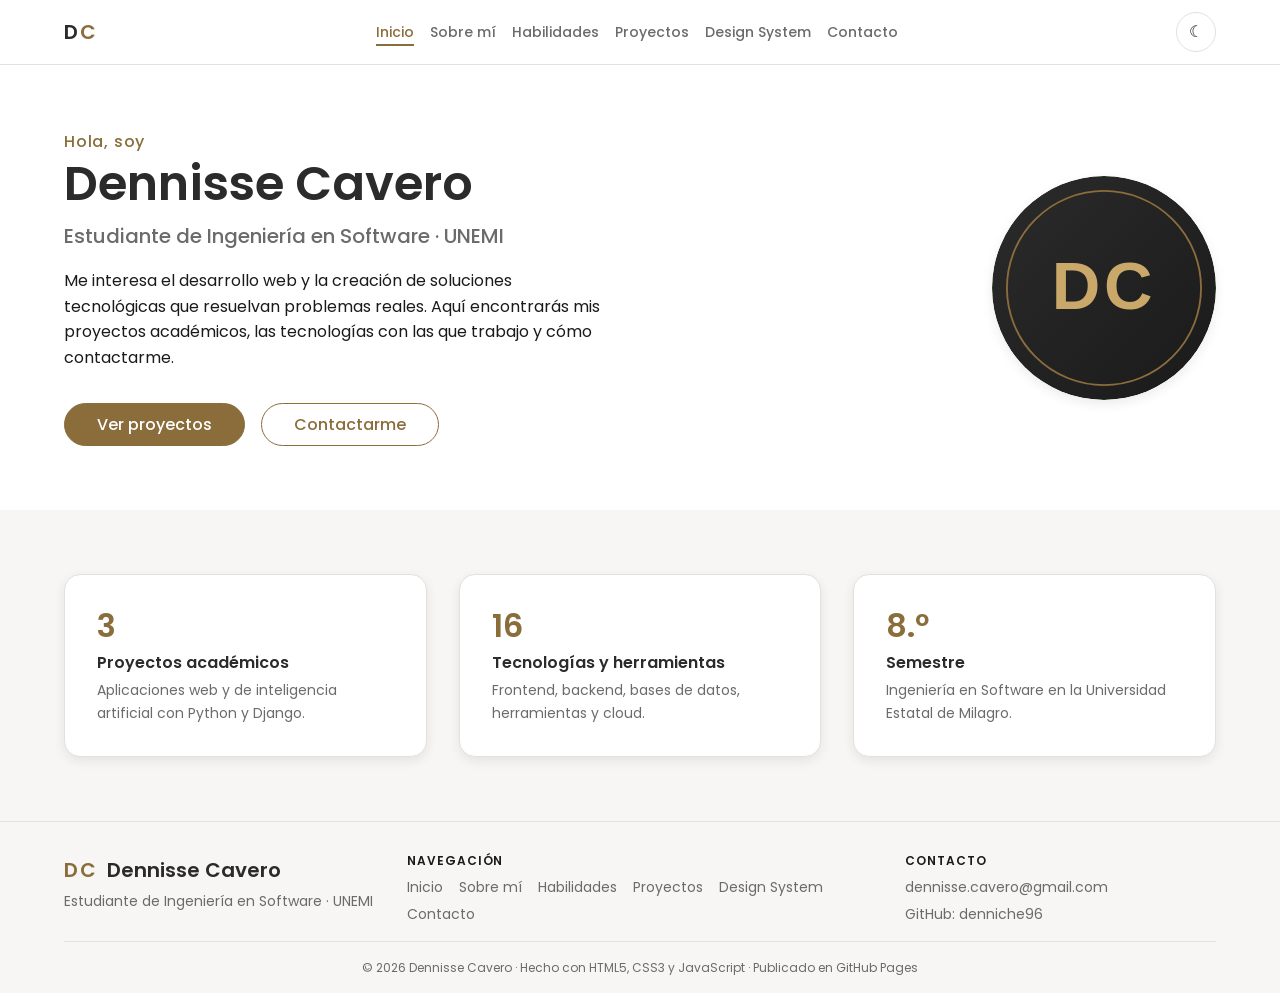
==== commit 7cbfb5b2: "Revisión final: SEO, accesibilidad y ajustes visuales URL canónica, og:url e imagen PNG para redes; " ====
--- a/index.html
+++ b/index.html
@@ -11,9 +11,15 @@
   <meta property="og:type" content="website">
   <meta property="og:title" content="Dennisse Cavero | Portafolio de Ingeniería en Software">
   <meta property="og:description" content="Proyectos, habilidades y contacto de Dennisse Cavero, estudiante de Ingeniería en Software.">
-  <meta property="og:image" content="img/avatar.svg">
+  <meta property="og:url" content="https://denniche96.github.io/portafolio-web/">
+  <meta property="og:image" content="https://denniche96.github.io/portafolio-web/img/og-image.png">
+  <meta property="og:image:width" content="1200">
+  <meta property="og:image:height" content="630">
+  <meta property="og:image:alt" content="Tarjeta del portafolio de Dennisse Cavero, estudiante de Ingeniería en Software">
+  <meta name="twitter:card" content="summary_large_image">
   <meta property="og:locale" content="es_EC">
 
+  <link rel="canonical" href="https://denniche96.github.io/portafolio-web/">
   <link rel="icon" href="img/favicon.svg" type="image/svg+xml">
 
   <link rel="preconnect" href="https://fonts.googleapis.com">
@@ -73,7 +79,7 @@
     <section class="section section--surface" aria-labelledby="resumen-titulo">
       <div class="container">
         <h2 id="resumen-titulo" class="visually-hidden">Resumen del portafolio</h2>
-        <ul class="highlights" role="list">
+        <ul class="highlights">
           <li>
             <a class="card highlight" href="proyectos.html">
               <span class="highlight__value">3</span>
@@ -84,7 +90,7 @@
           <li>
             <a class="card highlight" href="skills.html">
               <span class="highlight__value">16</span>
-              <span class="highlight__label">Tecnologías</span>
+              <span class="highlight__label">Tecnologías y herramientas</span>
               <span class="highlight__text">Frontend, backend, bases de datos, herramientas y cloud.</span>
             </a>
           </li>
@@ -109,7 +115,7 @@
 
       <nav aria-labelledby="footer-nav-titulo">
         <h2 id="footer-nav-titulo" class="site-footer__title">Navegación</h2>
-        <ul class="site-footer__list site-footer__list--nav" role="list">
+        <ul class="site-footer__list site-footer__list--nav">
           <li><a href="index.html">Inicio</a></li>
           <li><a href="sobre-mi.html">Sobre mí</a></li>
           <li><a href="skills.html">Habilidades</a></li>
@@ -121,7 +127,7 @@
 
       <div>
         <h2 class="site-footer__title">Contacto</h2>
-        <ul class="site-footer__list" role="list">
+        <ul class="site-footer__list">
           <li><a href="mailto:dennisse.cavero@gmail.com">dennisse.cavero@gmail.com</a></li>
           <li><a href="https://github.com/denniche96" target="_blank" rel="noopener noreferrer">GitHub: denniche96</a></li>
         </ul>
--- a/css/style.css
+++ b/css/style.css
@@ -43,7 +43,14 @@
   font: inherit;
 }
 
-ul[role="list"] {
+/* Listas usadas como componentes (sin viñetas) */
+.highlights,
+.skill-list,
+.tag-list,
+.contact-links,
+.site-footer__list,
+.ds-toc__list,
+.ds-spacing {
   list-style: none;
   padding: 0;
 }
@@ -120,6 +127,11 @@
   padding-block: var(--space-xl) var(--space-lg);
 }
 
+/* La primera sección tras el encabezado de página no repite el espacio superior */
+.page-header + .section {
+  padding-top: 0;
+}
+
 .page-header p {
   margin-top: var(--space-sm);
   max-width: 60ch;
@@ -198,6 +210,13 @@
 .navbar__link:hover,
 .navbar__link[aria-current="page"] {
   color: var(--color-primary);
+}
+
+/* Subrayado que marca la página actual */
+.navbar__link[aria-current="page"] {
+  text-decoration: underline;
+  text-decoration-thickness: 2px;
+  text-underline-offset: 0.5em;
 }
 
 .navbar__actions {
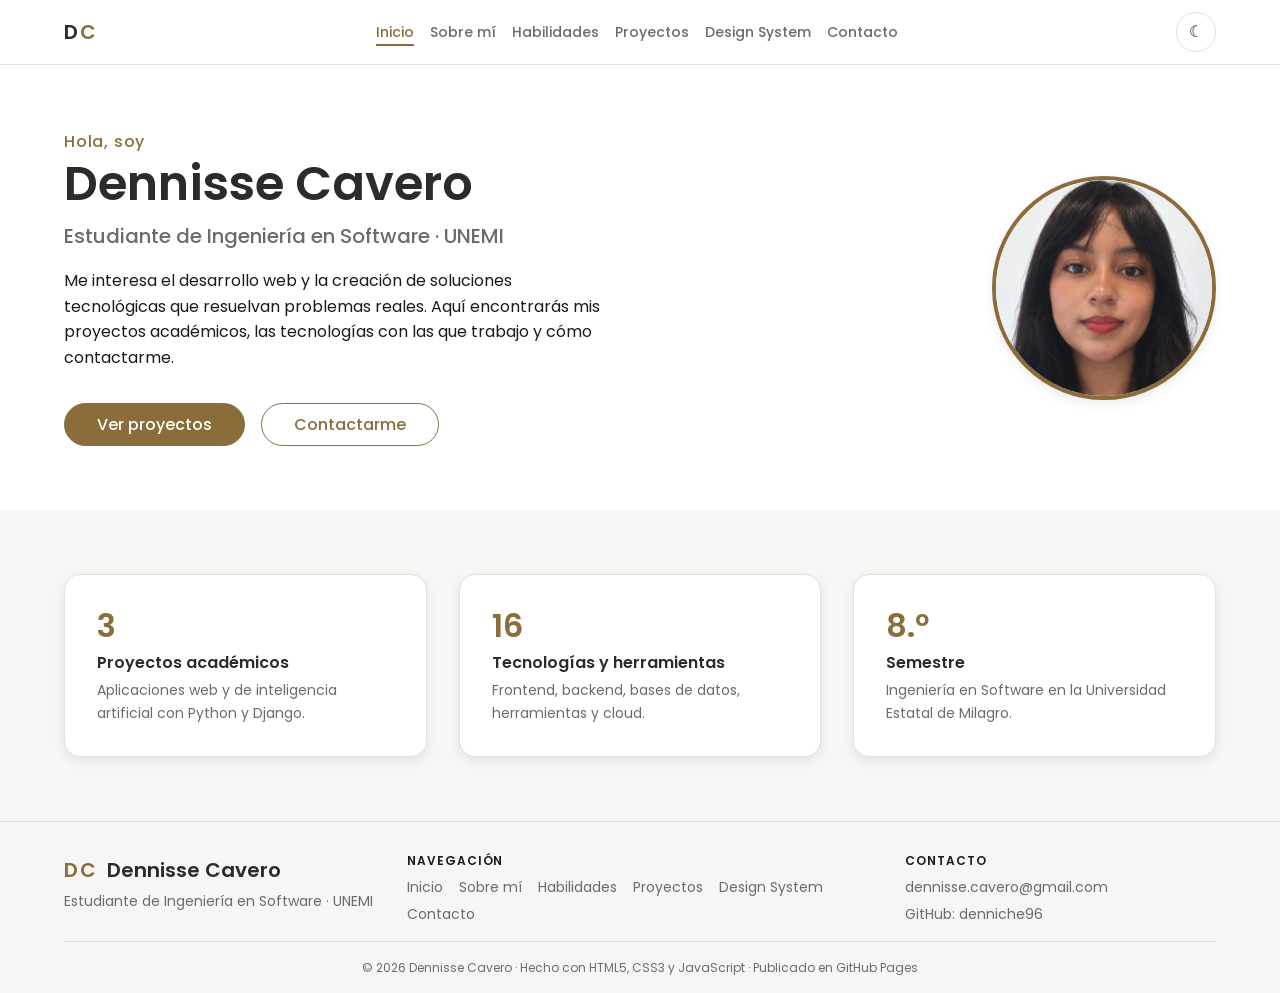
==== commit dedd63e5: "Reemplaza el avatar por fotografía de perfil Foto optimizada (480x480, 30 KB) en Inicio y en el ejem" ====
--- a/index.html
+++ b/index.html
@@ -72,7 +72,7 @@
       </div>
 
       <figure class="hero__figure">
-        <img class="avatar" src="img/avatar.svg" alt="Avatar profesional con las iniciales DC de Dennisse Cavero" width="240" height="240">
+        <img class="avatar" src="img/foto-perfil.jpg" alt="Fotografía de Dennisse Cavero" width="480" height="480">
       </figure>
     </section>
 
--- a/css/style.css
+++ b/css/style.css
@@ -1,6 +1,6 @@
 /* ==========================================================================
    style.css — Estilos base y componentes del portafolio
-   Depende de variables.css (cargar antes).
+   Usa las variables (tokens) definidas en variables.css.
    ========================================================================== */
 
 /* ---------- Reset básico ---------- */
@@ -318,8 +318,12 @@
   margin-top: var(--space-lg);
 }
 
+/* Foto de perfil circular; object-fit evita que se deforme */
 .avatar {
   width: var(--avatar-size);
+  aspect-ratio: 1;
+  object-fit: cover;
+  border: 4px solid var(--color-primary);
   border-radius: var(--radius-full);
   box-shadow: var(--shadow-card);
 }
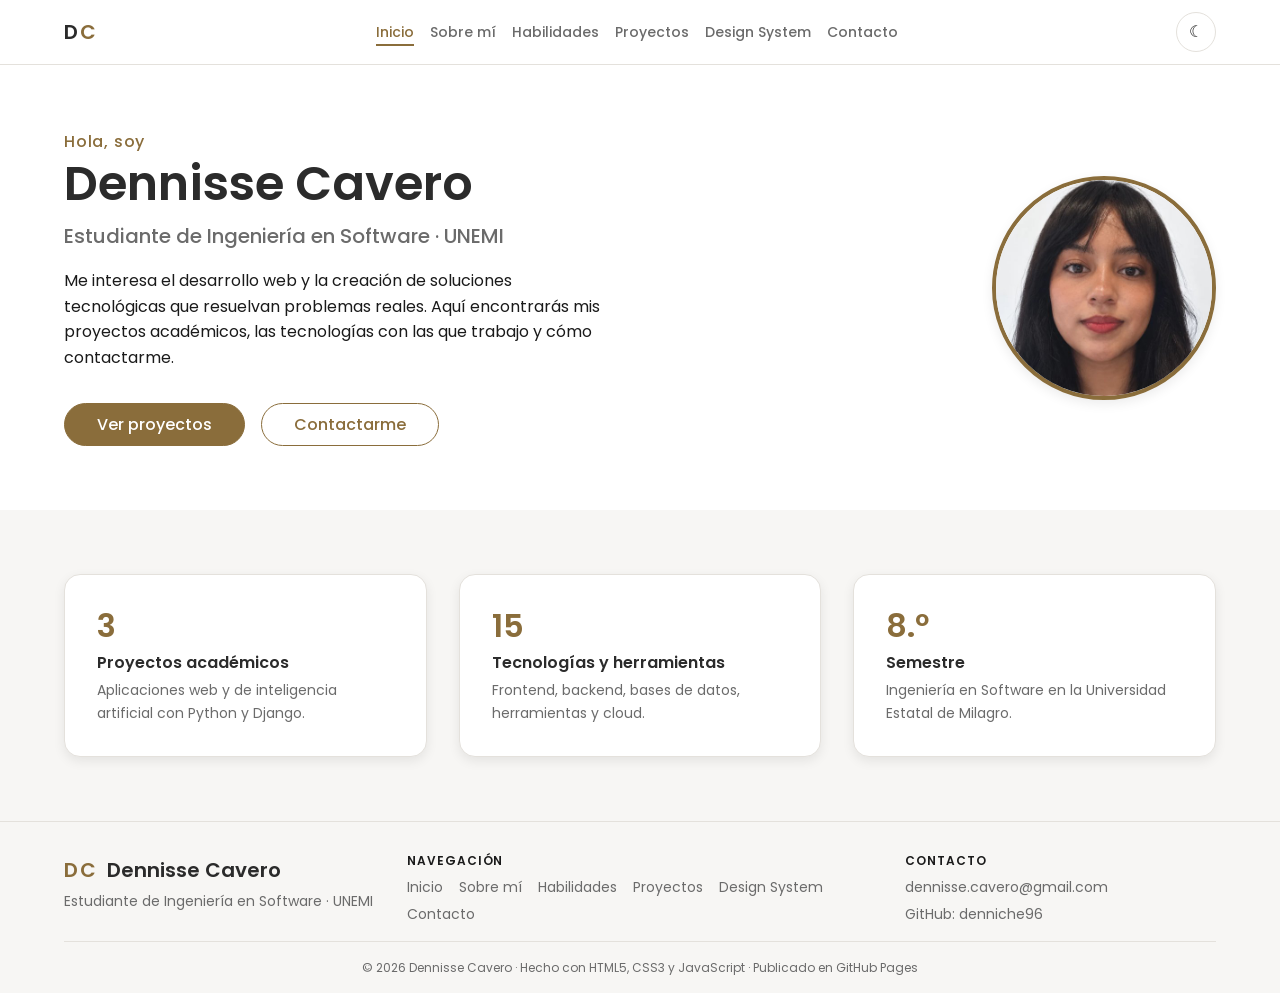
==== commit b142e060: "Quita Draw.io de habilidades Contador de Inicio actualizado a 15 tecnologías y herramientas." ====
--- a/index.html
+++ b/index.html
@@ -89,7 +89,7 @@
           </li>
           <li>
             <a class="card highlight" href="skills.html">
-              <span class="highlight__value">16</span>
+              <span class="highlight__value">15</span>
               <span class="highlight__label">Tecnologías y herramientas</span>
               <span class="highlight__text">Frontend, backend, bases de datos, herramientas y cloud.</span>
             </a>
